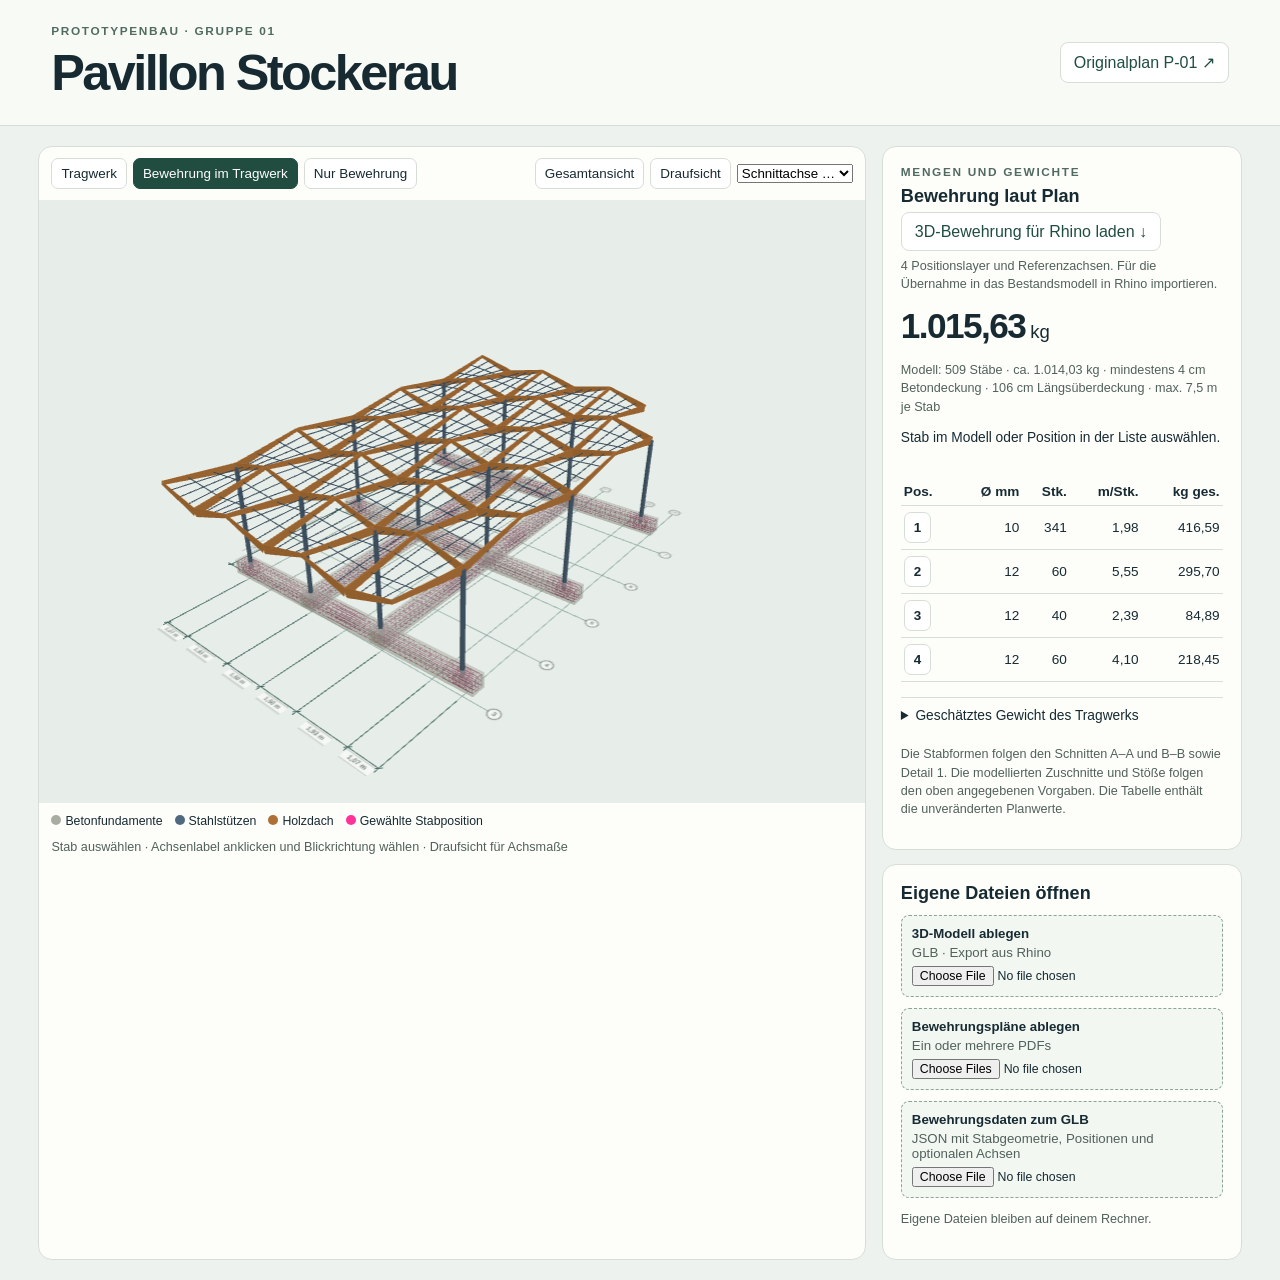
==== Abgabe_20.11/webapp/static/index.html @ 1897ba85 "Support Bauteil 6 model and E02 plan selection" ====
<!doctype html>
<html lang="de">
<head>
<meta charset="utf-8">
<meta name="viewport" content="width=device-width, initial-scale=1">
<title>Stockerau · Tragwerk und Bewehrung</title>
<link rel="stylesheet" href="./viewer.css">
<script type="importmap">{"imports":{"three":"./three/three.module.js","three/addons/":"./three/addons/"}}</script>
<script type="module" src="./viewport3d.js"></script>
</head>
<body>
<header class="page-header">
  <div><p class="project">Prototypenbau · Gruppe 01</p><h1>Pavillon Stockerau</h1></div>
  <a class="download" href="./bewehrungsplan.pdf" target="_blank" rel="noopener">Originalplan P-01 ↗</a>
</header>
<main>
  <section class="viewer" aria-label="3D-Modell">
    <div class="toolbar" aria-label="Darstellung">
      <div class="switch">
        <button data-mode="structure" aria-pressed="false">Tragwerk</button>
        <button data-mode="combined" aria-pressed="true">Bewehrung im Tragwerk</button>
        <button data-mode="rebar" aria-pressed="false">Nur Bewehrung</button>
      </div>
      <div class="switch">
        <button id="reset">Gesamtansicht</button><button id="top">Draufsicht</button>
        <select id="sectionAxis" aria-label="Schnittachse"><option value="">Schnittachse …</option></select>
      </div>
    </div>
    <div id="sectionControls" class="toolbar" aria-label="Achsschnitt" hidden>
      <span id="sectionInfo" role="status"></span>
      <div class="switch">
        <button id="sectionMinus"></button><button id="sectionPlus"></button>
        <span id="sectionZoom" class="switch" hidden>
          <button id="sectionZoomOut" aria-label="Schnitt verkleinern">−</button>
          <button id="sectionZoomIn" aria-label="Schnitt vergrößern">+</button>
        </span>
        <button id="sectionClear">Schnitt beenden</button>
      </div>
    </div>
    <div id="viewport3d">
      <p id="status" role="status">3D-Modell und Bewehrung werden geladen …</p>
      <dialog id="detail" aria-labelledby="detailTitle">
        <div class="detail-head"><h2 id="detailTitle"></h2><form method="dialog"><button aria-label="Detailfenster schließen">×</button></form></div>
        <p id="detailText"></p>
        <a id="detailOriginal" target="_blank" rel="noopener">
          <img id="detailImage" alt="Originalausschnitt aus dem PDF-Bewehrungsplan">
        </a>
        <iframe id="detailPdf" title="Original-PDF zur gewählten Position" hidden style="width:100%;height:220px;border:0"></iframe>
        <a id="detailPlanLink" href="./bewehrungsplan.pdf" target="_blank" rel="noopener">Vollständigen Originalplan öffnen ↗</a>
      </dialog>
    </div>
    <div class="viewer-footer">
      <div class="legend" aria-label="Materialien">
        <span><i class="concrete"></i>Betonfundamente</span><span><i class="steel"></i>Stahlstützen</span>
        <span><i class="wood"></i>Holzdach</span><span><i class="pink"></i>Gewählte Stabposition</span>
      </div>
      <small>Stab auswählen · Achsenlabel anklicken und Blickrichtung wählen · Draufsicht für Achsmaße</small>
    </div>
  </section>
  <aside>
    <section class="panel" id="stockPanel">
      <p class="project">Mengen und Gewichte</p>
      <h2>Bewehrung laut Plan</h2>
      <p><a class="download" href="./Stockerau-Bewehrung-Import.3dm" download>3D-Bewehrung für Rhino laden ↓</a></p>
      <p class="note">4 Positionslayer und Referenzachsen. Für die Übernahme in das Bestandsmodell in Rhino importieren.</p>
      <p class="weight"><strong id="rebarMass">1.015,63</strong> kg</p>
      <p class="note" id="modelSpec"></p>
      <p id="selection" aria-live="polite">Stab im Modell oder Position in der Liste auswählen.</p>
      <table>
        <thead><tr><th>Pos.</th><th>Ø mm</th><th>Stk.</th><th>m/Stk.</th><th>kg ges.</th></tr></thead>
        <tbody id="positions"></tbody>
      </table>
      <details><summary>Geschätztes Gewicht des Tragwerks</summary>
        <dl id="structureMass"></dl>
        <p class="note">Aus Modellvolumen und Dichte berechnet. Beton 2.400, Stahl 7.850 und Holz 450 kg/m³. Die tatsächliche Holzrohdichte hängt von Holzart und Feuchte ab.</p>
      </details>
      <p class="note">Die Stabformen folgen den Schnitten A–A und B–B sowie Detail 1. Die modellierten Zuschnitte und Stöße folgen den oben angegebenen Vorgaben. Die Tabelle enthält die unveränderten Planwerte.</p>
    </section>
    <section class="panel" id="importPanel" hidden>
      <h2>Importierte Bewehrung</h2>
      <p id="importSelection" aria-live="polite"></p>
      <div id="importGroups" class="switch"></div>
      <p id="importMass" class="note"></p>
    </section>
    <section class="panel">
      <h2>Eigene Dateien öffnen</h2>
      <div class="drop" id="modelDrop">
        <label for="modelFile"><strong>3D-Modell ablegen</strong><span>GLB · Export aus Rhino</span></label>
        <input id="modelFile" type="file" accept=".glb">
      </div>
      <div class="drop" id="planDrop">
        <label for="planFile"><strong>Bewehrungspläne ablegen</strong><span>Ein oder mehrere PDFs</span></label>
        <input id="planFile" type="file" accept=".pdf,application/pdf" multiple>
      </div>
      <div class="drop" id="rebarDrop">
        <label for="rebarFile"><strong>Bewehrungsdaten zum GLB</strong><span>JSON mit Stabgeometrie, Positionen und optionalen Achsen</span></label>
        <input id="rebarFile" type="file" accept=".json,application/json">
      </div>
      <div class="switch" id="importSettings" hidden>
        <label><input type="checkbox" id="neutralImport"> Neutral anzeigen</label>
        <label><input type="checkbox" id="zUpImport"> Z ist oben</label>
      </div>
      <p id="uploadStatus" class="note" role="status">Eigene Dateien bleiben auf deinem Rechner.</p>
      <div class="upload-links">
        <button id="restore" hidden>Stockerau-Modell öffnen</button>
        <a id="openPlan" target="_blank" rel="noopener" hidden>Eigenen Plan öffnen ↗</a>
      </div>
      <select id="planChoice" aria-label="Bewehrungsplan auswählen" hidden></select>
      <iframe id="planPreview" title="Vorschau des eigenen Bewehrungsplans" hidden></iframe>
    </section>
  </aside>
</main>
</body>
</html>
---- Abgabe_20.11/webapp/static/viewer.css ----
:root{font-family:Inter,"Segoe UI",sans-serif;color:#172a32;background:#eef2ee;--ink:#172a32;--line:#d6ded7;--pink:#ff3299;--green:#214d41}
*{box-sizing:border-box}
body{margin:0}
button,input,a{font:inherit}
button{cursor:pointer}
a{color:var(--green)}
.page-header{display:flex;align-items:center;justify-content:space-between;gap:1rem;padding:24px clamp(16px,4vw,60px);background:#f8faf5;border-bottom:1px solid var(--line)}
.project{font-size:.74rem;text-transform:uppercase;letter-spacing:.14em;color:#526b61;font-weight:700;margin:0 0 7px}
h1,h2{margin:0;line-height:1.12}
h1{font-size:clamp(1.8rem,4vw,3.15rem);letter-spacing:-.05em}
h2{font-size:1.13rem}
.download{border:1px solid var(--line);border-radius:8px;padding:10px 13px;text-decoration:none;background:white}
main{display:grid;grid-template-columns:minmax(420px,2.3fr) minmax(300px,1fr);gap:16px;max-width:1750px;margin:auto;padding:20px clamp(14px,3vw,48px)}
.viewer,.panel{background:#fdfefa;border:1px solid var(--line);border-radius:14px;overflow:hidden}
aside{display:flex;flex-direction:column;gap:14px}
.panel{padding:18px}
.toolbar,.viewer-footer{display:flex;justify-content:space-between;flex-wrap:wrap;gap:10px;padding:11px 12px}
.switch,.legend,.upload-links{display:flex;flex-wrap:wrap;gap:6px;align-items:center}
button{border:1px solid var(--line);border-radius:7px;background:#fff;padding:7px 9px;color:var(--ink);font-size:.84rem}
button[aria-pressed=true]{background:var(--green);color:#fff;border-color:var(--green)}
button:disabled{opacity:.45;cursor:default}
button:focus-visible,a:focus-visible,input:focus-visible{outline:2px solid #d90069;outline-offset:2px}
#viewport3d{height:clamp(430px,67vh,820px);position:relative;background:#e7eee9;overflow:hidden}
canvas{display:block;width:100%;height:100%;touch-action:none}
#status{position:absolute;top:12px;left:12px;margin:0;padding:8px 12px;z-index:2;background:white;border-radius:6px;max-width:90%}
.legend{gap:12px;font-size:.77rem}
.legend i{display:inline-block;width:10px;height:10px;border-radius:99px;vertical-align:baseline;margin-right:4px}
.concrete{background:#a8aca1}.steel{background:#51697f}.wood{background:#ae7034}.pink{background:var(--pink)}
small,.note{font-size:.79rem;color:#52615b;line-height:1.45}
.weight{font-size:1.16rem;margin:9px 0 15px}
.weight strong{font-size:2.2rem;letter-spacing:-.045em}
#selection{min-height:2.5em;font-size:.86rem}
table{width:100%;border-collapse:collapse;font-size:.85rem;margin-bottom:15px;font-variant-numeric:tabular-nums}
td,th{border-bottom:1px solid var(--line);padding:6px 3px;text-align:right}
th:first-child{text-align:left}
tr.selected{background:#ffe4f0}
tr.selected button{background:#a80056;border-color:#a80056}
details{border-top:1px solid var(--line);padding:10px 0;margin-top:10px;font-size:.86rem}
summary{cursor:pointer}
dt{float:left;clear:left}dd{text-align:right;margin-bottom:5px}
.drop{border:1px dashed #8ca397;border-radius:8px;margin-top:11px;padding:10px;background:#f2f7f2}
.drop.drag{background:#d8ebdc;border-color:var(--green)}
.drop label{display:flex;flex-direction:column;gap:4px;font-size:.83rem;margin-bottom:6px}
.drop label span{color:#52615b}
input[type=file]{font-size:.77rem;max-width:100%}
#planPreview{width:100%;height:320px;border:1px solid var(--line);margin-top:8px}
#detail{position:absolute;top:12px;right:12px;left:auto;bottom:auto;margin:0;width:min(385px,calc(100% - 24px));border:1px solid var(--line);border-top:4px solid var(--pink);border-radius:10px;padding:12px;background:#fff;color:var(--ink);box-shadow:0 6px 22px #14282125;z-index:3}
.detail-head{display:flex;justify-content:space-between;gap:8px;align-items:center}
#detailText{font-size:.85rem;margin:8px 0}
#detailImage{width:100%;display:block}
[hidden]{display:none!important}
@media(max-width:860px){main{grid-template-columns:1fr}.page-header{padding:16px}#viewport3d{height:58vh;min-height:340px}}
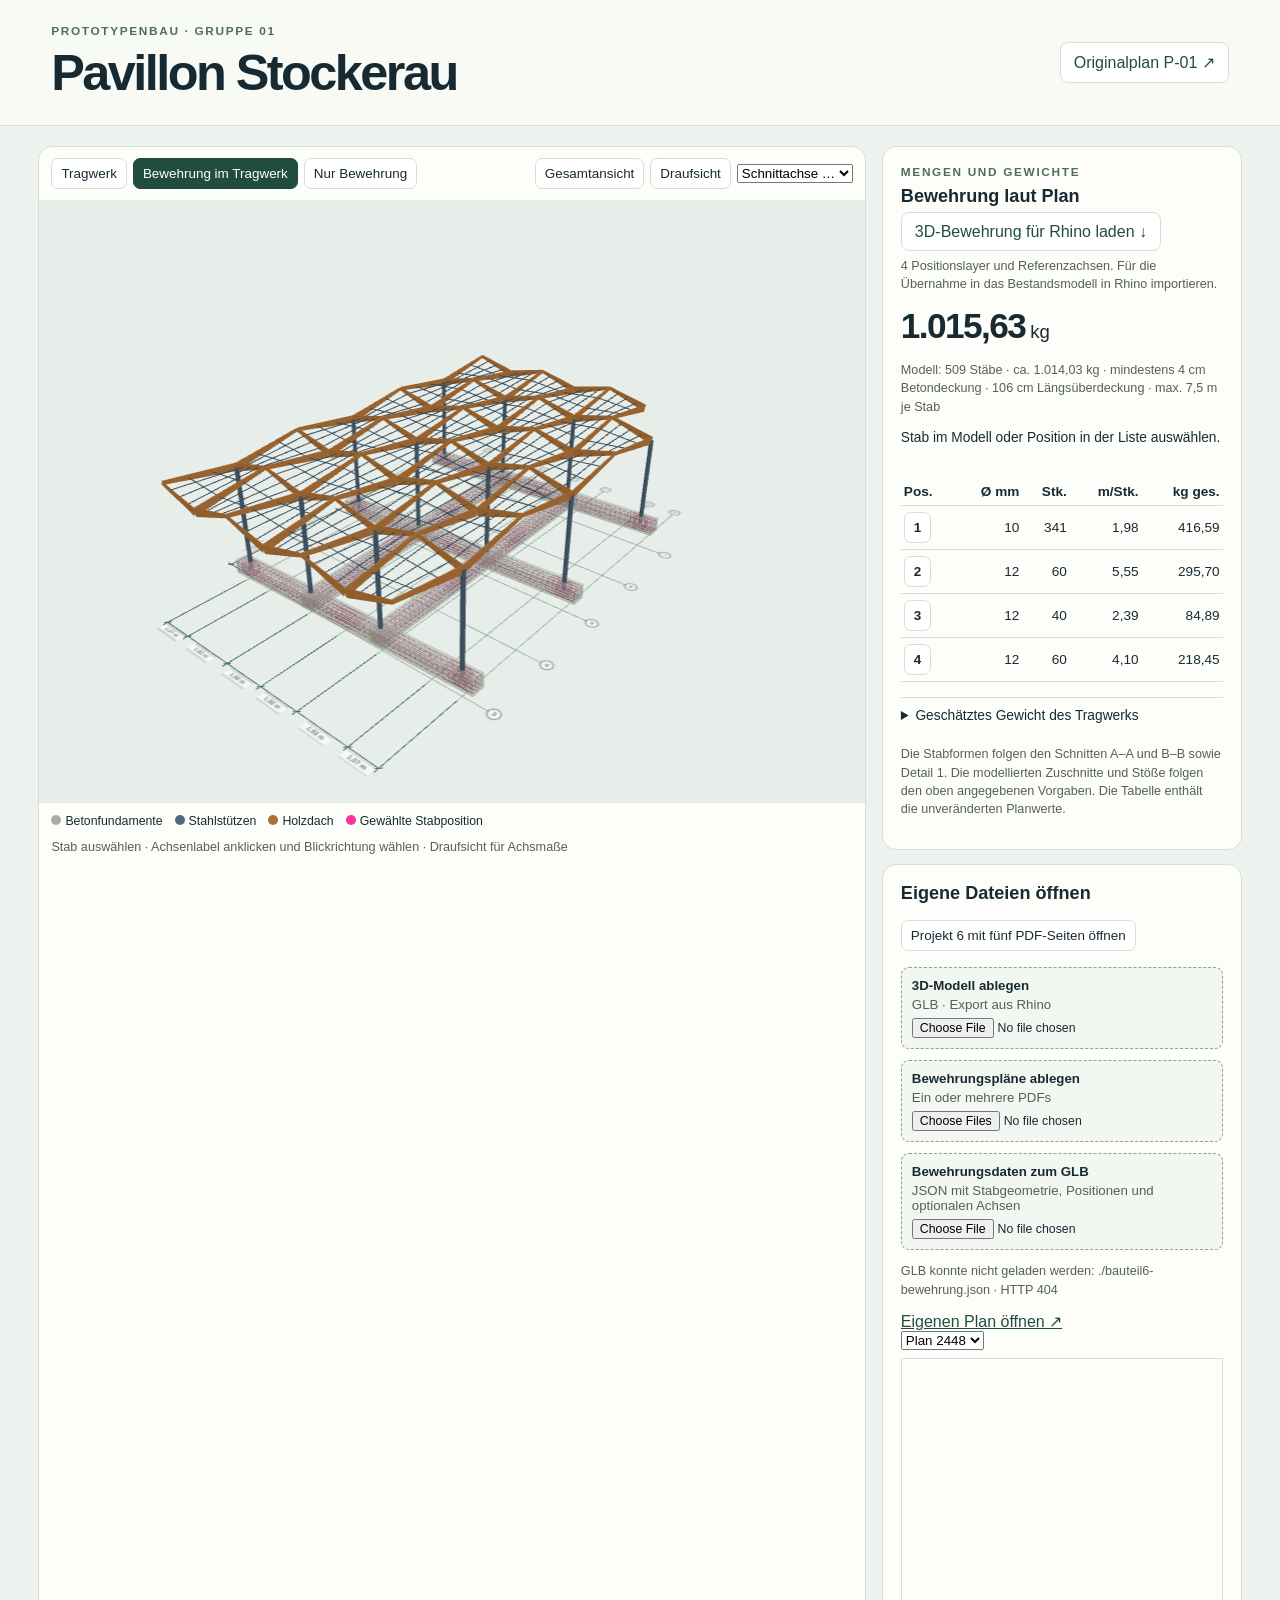
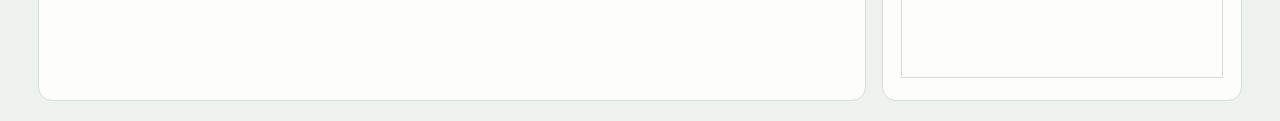
==== commit 265a88c0: "Add Projekt 6 building view with IFC host filters and schematic reinforcement" ====
--- a/Abgabe_20.11/webapp/static/index.html
+++ b/Abgabe_20.11/webapp/static/index.html
@@ -10,8 +10,8 @@
 </head>
 <body>
 <header class="page-header">
-  <div><p class="project">Prototypenbau · Gruppe 01</p><h1>Pavillon Stockerau</h1></div>
-  <a class="download" href="./bewehrungsplan.pdf" target="_blank" rel="noopener">Originalplan P-01 ↗</a>
+  <div><p class="project">Prototypenbau · Gruppe 01</p><h1 id="projectTitle">Pavillon Stockerau</h1></div>
+  <a id="headerPlan" class="download" href="./bewehrungsplan.pdf" target="_blank" rel="noopener">Originalplan P-01 ↗</a>
 </header>
 <main>
   <section class="viewer" aria-label="3D-Modell">
@@ -50,7 +50,7 @@
       </dialog>
     </div>
     <div class="viewer-footer">
-      <div class="legend" aria-label="Materialien">
+      <div id="materialLegend" class="legend" aria-label="Materialien">
         <span><i class="concrete"></i>Betonfundamente</span><span><i class="steel"></i>Stahlstützen</span>
         <span><i class="wood"></i>Holzdach</span><span><i class="pink"></i>Gewählte Stabposition</span>
       </div>
@@ -78,12 +78,43 @@
     </section>
     <section class="panel" id="importPanel" hidden>
       <h2>Importierte Bewehrung</h2>
+      <div id="buildingControls" hidden>
+        <label for="buildingCategory">Bauteile</label>
+        <select id="buildingCategory">
+          <option value="">Gesamtes Gebäude</option>
+          <option>Treppen</option><option>Decken und Fundamente</option>
+          <option>Wände</option><option>Stützen</option><option>Träger</option>
+          <option>Mauerwerk</option>
+        </select>
+        <label for="buildingStorey">Geschoss laut Rhino</label>
+        <select id="buildingStorey"><option value="">Alle Geschosse</option></select>
+        <label for="buildingHost">Bauteil im Modell</label>
+        <select id="buildingHost"><option value="">Alle Bauteile</option></select>
+        <label><input id="showSchematic" type="checkbox" checked> Geometrische Ergänzungen anzeigen</label>
+        <label for="concreteOpacity">Betondeckkraft</label>
+        <input id="concreteOpacity" type="range" min="0.05" max="0.8" step="0.05" value="0.25">
+        <p class="note">Orange Ergänzungen folgen der Bauteilgeometrie. Durchmesser, Verlegung, Stöße und Biegeformen sind Annahmen und müssen mit den zugehörigen Ausführungsplänen abgeglichen werden.</p>
+        <p id="buildingCoverage" role="status"></p>
+        <p id="buildingHostInfo" class="note"></p>
+        <a href="./projekt6-bauteile.csv" download>Bauteilzuordnung und offene Geometrien als CSV ↓</a>
+      </div>
       <p id="importSelection" aria-live="polite"></p>
+      <div id="projectPlans" hidden>
+        <p><a class="download" href="./Bauteil6-Bewehrung-Import.3dm" download>101 rekonstruierte Stäbe für Rhino laden ↓</a></p>
+        <label for="projectSheet">Planblatt E02</label>
+        <select id="projectSheet"></select>
+        <p id="projectCoverage" class="note"></p>
+        <div class="project-position-list"><table>
+          <thead><tr><th>Position</th><th>Soll</th><th>In 3D</th></tr></thead>
+          <tbody id="projectPositions"></tbody>
+        </table></div>
+      </div>
       <div id="importGroups" class="switch"></div>
       <p id="importMass" class="note"></p>
     </section>
     <section class="panel">
       <h2>Eigene Dateien öffnen</h2>
+      <p><button id="openBuilding">Projekt 6 mit fünf PDF-Seiten öffnen</button></p>
       <div class="drop" id="modelDrop">
         <label for="modelFile"><strong>3D-Modell ablegen</strong><span>GLB · Export aus Rhino</span></label>
         <input id="modelFile" type="file" accept=".glb">
--- a/Abgabe_20.11/webapp/static/viewer.css
+++ b/Abgabe_20.11/webapp/static/viewer.css
@@ -49,4 +49,6 @@
 #detailText{font-size:.85rem;margin:8px 0}
 #detailImage{width:100%;display:block}
 [hidden]{display:none!important}
+.project-position-list{max-height:22rem;overflow:auto}
+#projectSheet{max-width:100%}
 @media(max-width:860px){main{grid-template-columns:1fr}.page-header{padding:16px}#viewport3d{height:58vh;min-height:340px}}
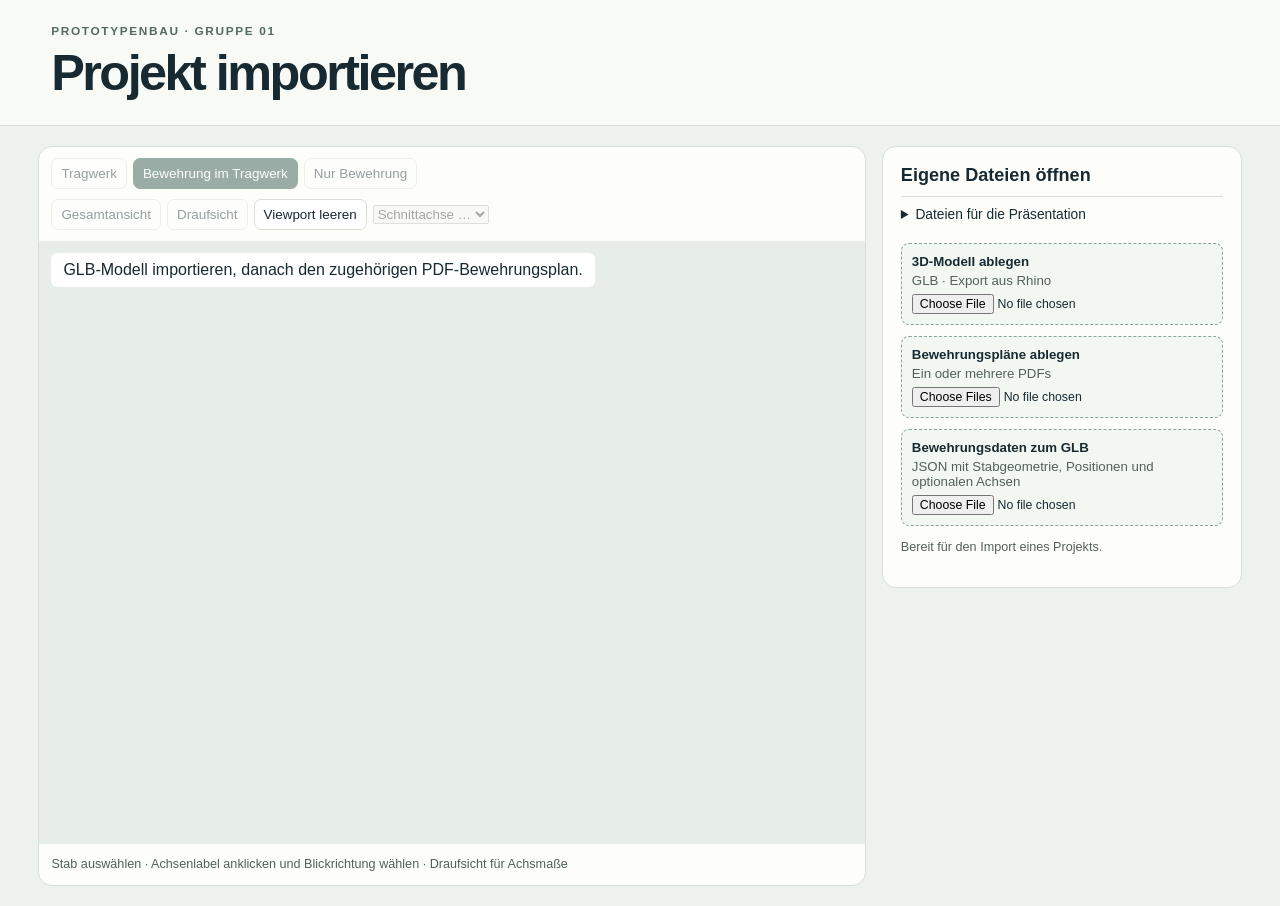
==== commit c4626f2d: "Add empty presentation start and isolate matching reinforcement" ====
--- a/Abgabe_20.11/webapp/static/index.html
+++ b/Abgabe_20.11/webapp/static/index.html
@@ -3,15 +3,15 @@
 <head>
 <meta charset="utf-8">
 <meta name="viewport" content="width=device-width, initial-scale=1">
-<title>Stockerau · Tragwerk und Bewehrung</title>
+<title>Bewehrung · Projektimport</title>
 <link rel="stylesheet" href="./viewer.css">
 <script type="importmap">{"imports":{"three":"./three/three.module.js","three/addons/":"./three/addons/"}}</script>
 <script type="module" src="./viewport3d.js"></script>
 </head>
 <body>
 <header class="page-header">
-  <div><p class="project">Prototypenbau · Gruppe 01</p><h1 id="projectTitle">Pavillon Stockerau</h1></div>
-  <a id="headerPlan" class="download" href="./bewehrungsplan.pdf" target="_blank" rel="noopener">Originalplan P-01 ↗</a>
+  <div><p class="project">Prototypenbau · Gruppe 01</p><h1 id="projectTitle">Projekt importieren</h1></div>
+  <a id="headerPlan" class="download" href="./bewehrungsplan.pdf" target="_blank" rel="noopener" hidden>Originalplan P-01 ↗</a>
 </header>
 <main>
   <section class="viewer" aria-label="3D-Modell">
@@ -23,6 +23,8 @@
       </div>
       <div class="switch">
         <button id="reset">Gesamtansicht</button><button id="top">Draufsicht</button>
+        <button id="clearSelection" hidden>Alle Stäbe anzeigen</button>
+        <button id="emptyViewport">Viewport leeren</button>
         <select id="sectionAxis" aria-label="Schnittachse"><option value="">Schnittachse …</option></select>
       </div>
     </div>
@@ -50,7 +52,7 @@
       </dialog>
     </div>
     <div class="viewer-footer">
-      <div id="materialLegend" class="legend" aria-label="Materialien">
+      <div id="materialLegend" class="legend" aria-label="Materialien" hidden>
         <span><i class="concrete"></i>Betonfundamente</span><span><i class="steel"></i>Stahlstützen</span>
         <span><i class="wood"></i>Holzdach</span><span><i class="pink"></i>Gewählte Stabposition</span>
       </div>
@@ -58,7 +60,7 @@
     </div>
   </section>
   <aside>
-    <section class="panel" id="stockPanel">
+    <section class="panel" id="stockPanel" hidden>
       <p class="project">Mengen und Gewichte</p>
       <h2>Bewehrung laut Plan</h2>
       <p><a class="download" href="./Stockerau-Bewehrung-Import.3dm" download>3D-Bewehrung für Rhino laden ↓</a></p>
@@ -114,7 +116,13 @@
     </section>
     <section class="panel">
       <h2>Eigene Dateien öffnen</h2>
-      <p><button id="openBuilding">Projekt 6 mit fünf PDF-Seiten öffnen</button></p>
+      <details>
+        <summary>Dateien für die Präsentation</summary>
+        <p>Im entpackten Ordner liegen die Dateien unter <strong>Praesentationsdateien</strong>.</p>
+        <p><a href="./model.glb" download="01-Pavillon.glb">Pavillon · GLB ↓</a> ·
+        <a href="./bewehrungsplan.pdf" download="01-Pavillon-Bewehrungsplan.pdf">Bewehrungsplan ↓</a></p>
+        <p><a href="./projekt6/Bauteil6.glb" download="02-Projekt6.glb">Projekt 6 · GLB ↓</a></p>
+      </details>
       <div class="drop" id="modelDrop">
         <label for="modelFile"><strong>3D-Modell ablegen</strong><span>GLB · Export aus Rhino</span></label>
         <input id="modelFile" type="file" accept=".glb">
@@ -131,9 +139,8 @@
         <label><input type="checkbox" id="neutralImport"> Neutral anzeigen</label>
         <label><input type="checkbox" id="zUpImport"> Z ist oben</label>
       </div>
-      <p id="uploadStatus" class="note" role="status">Eigene Dateien bleiben auf deinem Rechner.</p>
+      <p id="uploadStatus" class="note" role="status">Zuerst ein GLB-Modell importieren, danach den zugehörigen PDF-Bewehrungsplan.</p>
       <div class="upload-links">
-        <button id="restore" hidden>Stockerau-Modell öffnen</button>
         <a id="openPlan" target="_blank" rel="noopener" hidden>Eigenen Plan öffnen ↗</a>
       </div>
       <select id="planChoice" aria-label="Bewehrungsplan auswählen" hidden></select>
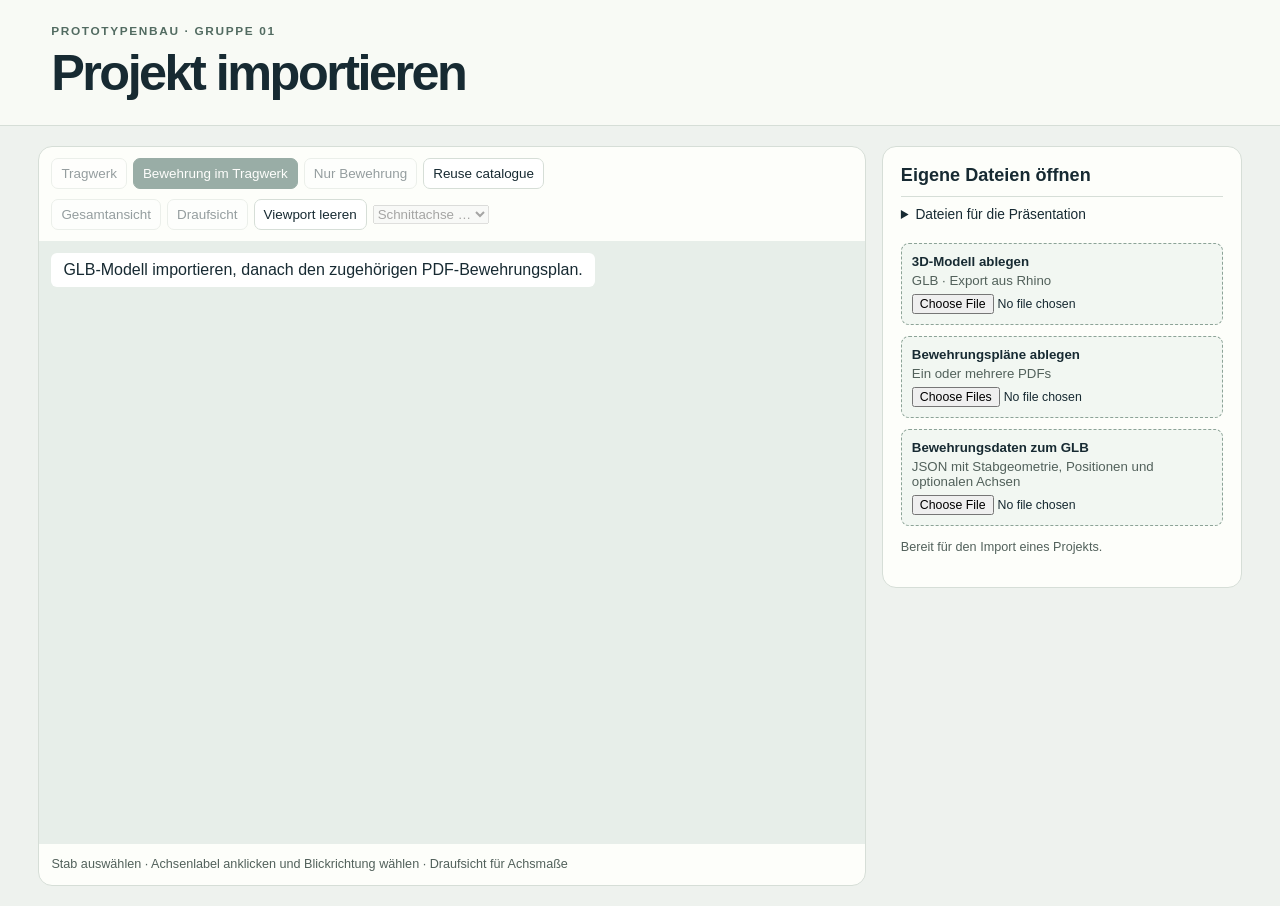
==== commit fb5ae2ab: "Add reuse component catalogue with storey filters and truck loading plans" ====
--- a/Abgabe_20.11/webapp/static/index.html
+++ b/Abgabe_20.11/webapp/static/index.html
@@ -5,6 +5,7 @@
 <meta name="viewport" content="width=device-width, initial-scale=1">
 <title>Bewehrung · Projektimport</title>
 <link rel="stylesheet" href="./viewer.css">
+<link rel="stylesheet" href="./reuse.css">
 <script type="importmap">{"imports":{"three":"./three/three.module.js","three/addons/":"./three/addons/"}}</script>
 <script type="module" src="./viewport3d.js"></script>
 </head>
--- a/Abgabe_20.11/webapp/static/reuse.css
+++ b/Abgabe_20.11/webapp/static/reuse.css
@@ -0,0 +1 @@
+.reuse-panel h2{font-size:1.6rem;letter-spacing:-.04em}.reuse-panel details{margin:12px 0}.reuse-panel summary{cursor:pointer;font-weight:600;font-size:.85rem}.reuse-settings{display:grid;grid-template-columns:1fr 1fr;gap:8px;margin-top:12px}.reuse-settings label{font-size:.75rem;display:flex;flex-direction:column;gap:4px}.reuse-settings input{width:100%;padding:6px;border:1px solid var(--line);border-radius:5px}.reuse-primary{width:100%;background:#214d41;color:white;padding:12px;margin-top:12px}.reuse-stats{display:grid;grid-template-columns:1fr 1fr;gap:6px;margin:15px 0}.reuse-stats div{padding:12px;background:#edf2eb;border-radius:8px;display:flex;flex-direction:column}.reuse-stats strong{font-size:1.65rem}.reuse-stats span{font-size:.75rem}.reuse-floors{display:grid;gap:5px;max-height:160px;overflow:auto;margin-top:8px;font-size:.76rem}.reuse-stages{margin:14px 0}.reuse-panel label{font-size:.8rem}.reuse-sequence{border-block:1px solid var(--line);padding:12px 0;margin:12px 0}.reuse-sequence input{width:100%;accent-color:#214d41;margin-top:12px}.reuse-panel select,.reuse-panel input[type=search],#reuseSearch{max-width:100%;padding:6px;border:1px solid var(--line);border-radius:5px}#reuseTruck{width:100%;margin-top:6px}#reuseDeck{height:auto;width:100%;margin-top:10px;cursor:pointer;touch-action:manipulation;background:#f1f5f1;border-radius:8px}.reuse-selected{background:#f9edf3;border-left:3px solid #ff1495;padding:12px;margin:12px 0;overflow-wrap:anywhere}.reuse-selected p{margin:7px 0;font-size:.85rem}.reuse-selected small{display:block;margin-bottom:12px}.reuse-table{max-height:380px;overflow:auto;margin-top:8px}.reuse-table table{font-size:.7rem}.reuse-table thead{position:sticky;top:0;background:#fdfefa}.reuse-table th:first-child{text-align:left}.reuse-table td:first-child{text-align:left}.reuse-table td small{display:block;font-size:.65rem;max-width:150px;overflow-wrap:anywhere}.reuse-table tr[data-part]{cursor:pointer}.reuse-table tr.selected{background:#ffd6e9}.reuse-table tr:hover{background:#f5e6ee}.reuse-active #stockPanel,.reuse-active #importPanel,.reuse-active #sectionControls{display:none}.reuse-active main{grid-template-columns:minmax(420px,1.8fr) minmax(360px,1fr)}.reuse-active .viewer{position:sticky;top:12px;height:fit-content}.reuse-active .viewer-footer small{font-size:0}.reuse-active .viewer-footer small:after{content:'Select a product · drag to orbit · scroll to zoom · use storey filters to inspect the building';font-size:.78rem}.reuse-active #materialLegend{display:none}.reuse-panel[hidden]{display:none}@media(max-width:900px){.reuse-active main{display:block}.reuse-active .viewer{position:relative;top:0;margin-bottom:16px}.reuse-table{max-height:300px}}
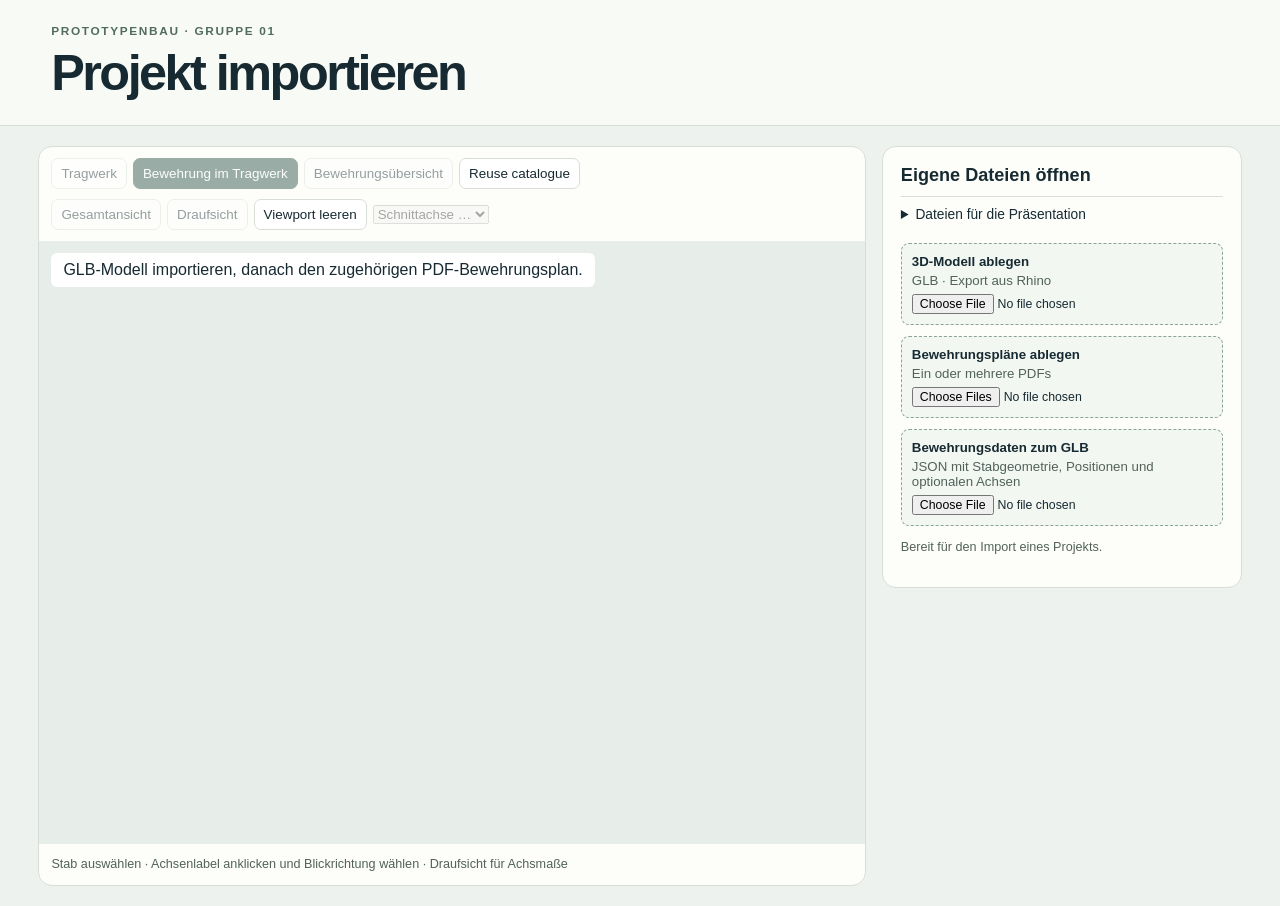
==== commit 88a24ba7: "Restore rebar picking and animate disassembly before consolidated truck loading" ====
--- a/Abgabe_20.11/webapp/static/index.html
+++ b/Abgabe_20.11/webapp/static/index.html
@@ -6,6 +6,7 @@
 <title>Bewehrung · Projektimport</title>
 <link rel="stylesheet" href="./viewer.css">
 <link rel="stylesheet" href="./reuse.css">
+<link rel="stylesheet" href="./reuse-extra.css">
 <script type="importmap">{"imports":{"three":"./three/three.module.js","three/addons/":"./three/addons/"}}</script>
 <script type="module" src="./viewport3d.js"></script>
 </head>
@@ -20,7 +21,7 @@
       <div class="switch">
         <button data-mode="structure" aria-pressed="false">Tragwerk</button>
         <button data-mode="combined" aria-pressed="true">Bewehrung im Tragwerk</button>
-        <button data-mode="rebar" aria-pressed="false">Nur Bewehrung</button>
+        <button data-mode="rebar" aria-pressed="false">Bewehrungsübersicht</button>
       </div>
       <div class="switch">
         <button id="reset">Gesamtansicht</button><button id="top">Draufsicht</button>
--- a/Abgabe_20.11/webapp/static/reuse-extra.css
+++ b/Abgabe_20.11/webapp/static/reuse-extra.css
@@ -0,0 +1 @@
+.reuse-progress{display:grid;gap:5px;margin:10px 0;font-size:.76rem}.reuse-progress span{padding:7px;border-radius:5px;background:#edf0eb}.reuse-progress .current{background:#214d41;color:white;font-weight:700}.reuse-rejected{margin:16px 0;padding:12px;background:#fcebea;border-left:4px solid #b94848;font-size:.82rem}.reuse-rejected h3{margin:0 0 9px}.reuse-rejected[hidden]{display:none}#reuseRejectedList{max-height:280px;overflow:auto;display:grid;gap:6px}#reuseRejectedList button{text-align:left;font-size:.74rem}#reuseRejectedList small{display:block;margin-top:4px;color:#823f3f}.reuse-load-position{border-block:1px solid #e1bbc9;padding:8px 0}#reuseRebarOverview{width:100%;margin:6px 0 12px}#reuseDuration{width:80px;margin-left:6px;padding:5px}.reuse-sequence label{display:block;margin-top:10px}
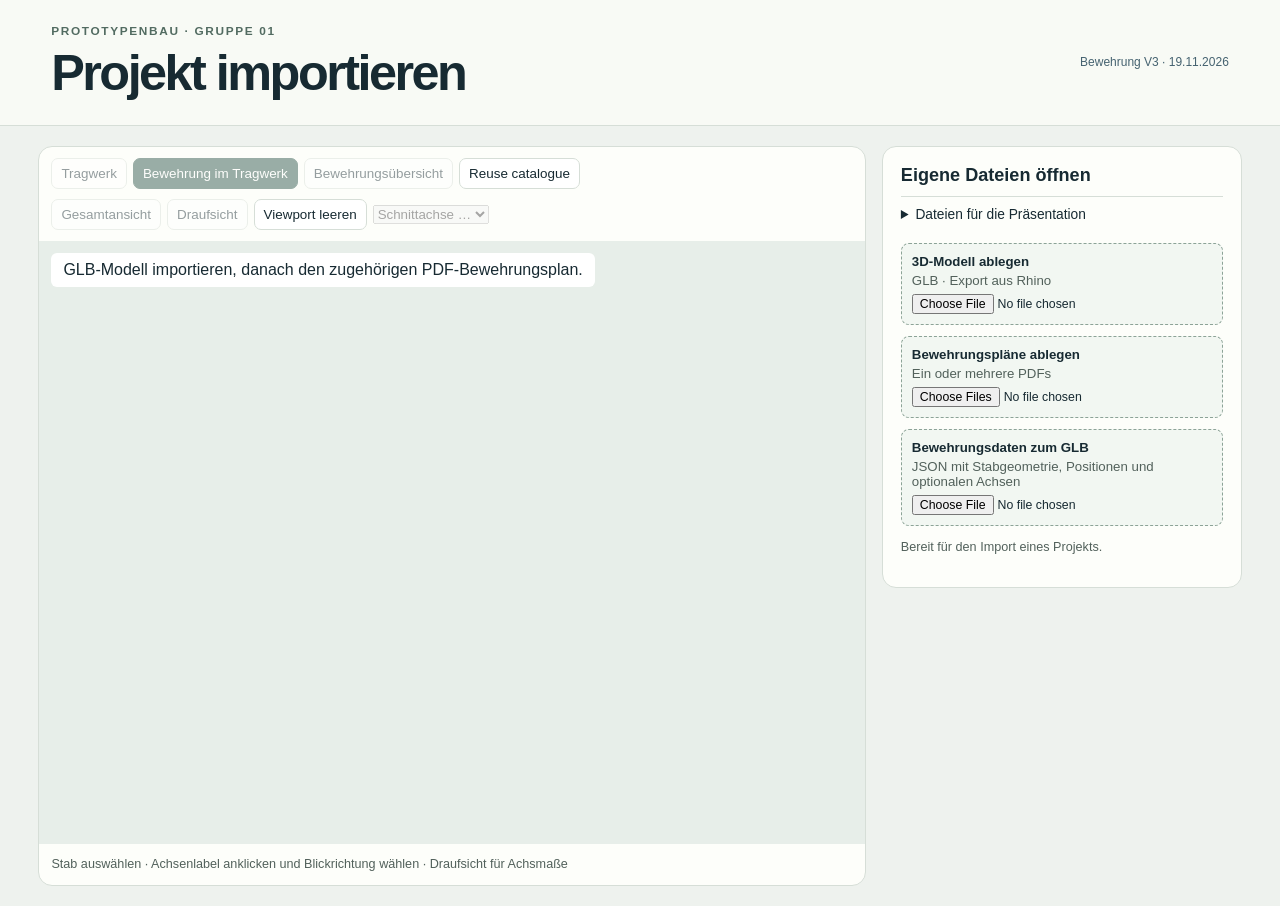
==== commit 749b38f9: "Add explicit rebar provenance and geometry-checked category cages with shape isolation" ====
--- a/Abgabe_20.11/webapp/static/index.html
+++ b/Abgabe_20.11/webapp/static/index.html
@@ -14,7 +14,7 @@
 <header class="page-header">
   <div><p class="project">Prototypenbau · Gruppe 01</p><h1 id="projectTitle">Projekt importieren</h1></div>
   <a id="headerPlan" class="download" href="./bewehrungsplan.pdf" target="_blank" rel="noopener" hidden>Originalplan P-01 ↗</a>
-</header>
+<small class="app-version">Bewehrung V3 · 19.11.2026</small></header>
 <main>
   <section class="viewer" aria-label="3D-Modell">
     <div class="toolbar" aria-label="Darstellung">
@@ -65,6 +65,7 @@
     <section class="panel" id="stockPanel" hidden>
       <p class="project">Mengen und Gewichte</p>
       <h2>Bewehrung laut Plan</h2>
+      <p class="note evidence-blue">Blau: Planrekonstruktion. Einbaulage, Zuschnitte und Stöße sind angenähert beziehungsweise nach euren Vorgaben modelliert.</p>
       <p><a class="download" href="./Stockerau-Bewehrung-Import.3dm" download>3D-Bewehrung für Rhino laden ↓</a></p>
       <p class="note">4 Positionslayer und Referenzachsen. Für die Übernahme in das Bestandsmodell in Rhino importieren.</p>
       <p class="weight"><strong id="rebarMass">1.015,63</strong> kg</p>
@@ -82,6 +83,13 @@
     </section>
     <section class="panel" id="importPanel" hidden>
       <h2>Importierte Bewehrung</h2>
+      <div id="rebarProvenance" class="rebar-evidence">
+        <p><span class="evidence-blue">● Planbezug / rekonstruiert</span><br><span class="evidence-orange">● Schematisch / ohne Plannachweis</span><br><span class="evidence-grey">● Import ohne belegte Herkunft</span></p>
+        <p id="rebarEvidenceSummary"></p>
+        <label for="rebarOrigin">Herkunft sichtbar</label><select id="rebarOrigin"><option value="">Alle Herkünfte</option><option value="plan">Nur Planbezug</option><option value="schematic">Nur schematische Ergänzungen</option><option value="unverified">Nur ungeprüfter Import</option></select>
+        <label for="rebarShapeGroup">Einzelne geometrische Stabgruppe</label><select id="rebarShapeGroup"><option value="">Alle Stäbe anzeigen</option></select>
+        <p id="rebarSelectionAudit" role="status">Stab im Viewport oder eine geometrische Gruppe auswählen.</p>
+      </div>
       <div id="buildingControls" hidden>
         <label for="buildingCategory">Bauteile</label>
         <select id="buildingCategory">
@@ -97,19 +105,19 @@
         <label><input id="showSchematic" type="checkbox" checked> Geometrische Ergänzungen anzeigen</label>
         <label for="concreteOpacity">Betondeckkraft</label>
         <input id="concreteOpacity" type="range" min="0.05" max="0.8" step="0.05" value="0.25">
-        <p class="note">Orange Ergänzungen folgen der Bauteilgeometrie. Durchmesser, Verlegung, Stöße und Biegeformen sind Annahmen und müssen mit den zugehörigen Ausführungsplänen abgeglichen werden.</p>
+        <p class="note">Blau bedeutet Planbezug, nicht verifizierte Einbaulage. Orange Matten und Körbe sind geometrische Annahmen. Durchmesser, Abstände, Stöße, Bügelschlüsse und Verankerung sind nicht bemessen. Offene Bauteile werden nicht als vollständig bewehrt ausgegeben.</p>
         <p id="buildingCoverage" role="status"></p>
         <p id="buildingHostInfo" class="note"></p>
         <a href="./projekt6-bauteile.csv" download>Bauteilzuordnung und offene Geometrien als CSV ↓</a>
       </div>
       <p id="importSelection" aria-live="polite"></p>
       <div id="projectPlans" hidden>
-        <p><a class="download" href="./Bauteil6-Bewehrung-Import.3dm" download>101 rekonstruierte Stäbe für Rhino laden ↓</a></p>
+        <p><a class="download" href="./Bauteil6-Bewehrung-Import.3dm" download>101 ursprüngliche Planachsen für Rhino laden — Rohrekonstruktion</a></p>
         <label for="projectSheet">Planblatt E02</label>
         <select id="projectSheet"></select>
         <p id="projectCoverage" class="note"></p>
         <div class="project-position-list"><table>
-          <thead><tr><th>Position</th><th>Soll</th><th>In 3D</th></tr></thead>
+          <thead><tr><th>Planposition</th><th>Soll</th><th>3D-Abschnitte</th></tr></thead>
           <tbody id="projectPositions"></tbody>
         </table></div>
       </div>
--- a/Abgabe_20.11/webapp/static/viewer.css
+++ b/Abgabe_20.11/webapp/static/viewer.css
@@ -52,3 +52,5 @@
 .project-position-list{max-height:22rem;overflow:auto}
 #projectSheet{max-width:100%}
 @media(max-width:860px){main{grid-template-columns:1fr}.page-header{padding:16px}#viewport3d{height:58vh;min-height:340px}}
+
+.rebar-evidence{margin:12px 0;padding:12px;background:#f0f5fa;border:1px solid #c6d6e4;border-radius:8px;font-size:.8rem}.rebar-evidence p{line-height:1.5}.rebar-evidence label{display:block;margin-top:8px}.rebar-evidence select{width:100%;max-width:100%;padding:7px;margin-top:4px}.evidence-blue{color:#237bca;background:transparent!important}.evidence-orange{color:#b66b19}.evidence-grey{color:#75818b}.legend i.evidence-blue{background:#237bca!important}#rebarSelectionAudit{font-weight:650;color:#ae0861}.app-version{font-size:.75rem;white-space:nowrap;color:#456270}
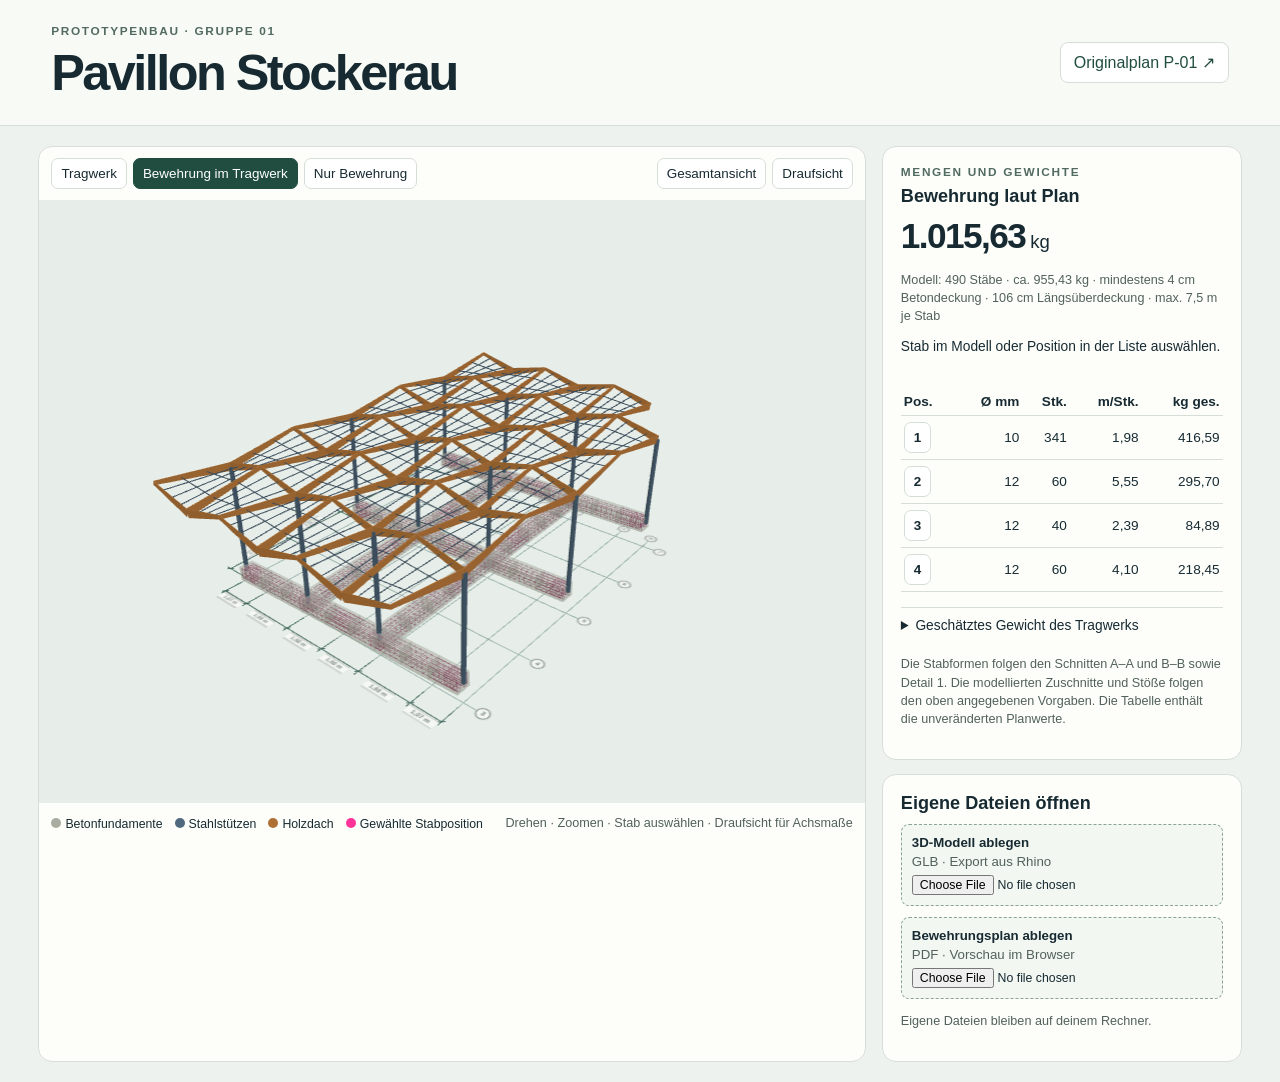
==== commit 56263852: "changes" ====
--- a/Abgabe_20.11/webapp/static/index.html
+++ b/Abgabe_20.11/webapp/static/index.html
@@ -3,42 +3,26 @@
 <head>
 <meta charset="utf-8">
 <meta name="viewport" content="width=device-width, initial-scale=1">
-<title>Bewehrung · Projektimport</title>
+<title>Stockerau · Tragwerk und Bewehrung</title>
 <link rel="stylesheet" href="./viewer.css">
-<link rel="stylesheet" href="./reuse.css">
-<link rel="stylesheet" href="./reuse-extra.css">
 <script type="importmap">{"imports":{"three":"./three/three.module.js","three/addons/":"./three/addons/"}}</script>
 <script type="module" src="./viewport3d.js"></script>
 </head>
 <body>
 <header class="page-header">
-  <div><p class="project">Prototypenbau · Gruppe 01</p><h1 id="projectTitle">Projekt importieren</h1></div>
-  <a id="headerPlan" class="download" href="./bewehrungsplan.pdf" target="_blank" rel="noopener" hidden>Originalplan P-01 ↗</a>
-<small class="app-version">Bewehrung V3 · 19.11.2026</small></header>
+  <div><p class="project">Prototypenbau · Gruppe 01</p><h1>Pavillon Stockerau</h1></div>
+  <a class="download" href="./bewehrungsplan.pdf" target="_blank" rel="noopener">Originalplan P-01 ↗</a>
+</header>
 <main>
   <section class="viewer" aria-label="3D-Modell">
     <div class="toolbar" aria-label="Darstellung">
       <div class="switch">
         <button data-mode="structure" aria-pressed="false">Tragwerk</button>
         <button data-mode="combined" aria-pressed="true">Bewehrung im Tragwerk</button>
-        <button data-mode="rebar" aria-pressed="false">Bewehrungsübersicht</button>
+        <button data-mode="rebar" aria-pressed="false">Nur Bewehrung</button>
       </div>
       <div class="switch">
         <button id="reset">Gesamtansicht</button><button id="top">Draufsicht</button>
-        <button id="clearSelection" hidden>Alle Stäbe anzeigen</button>
-        <button id="emptyViewport">Viewport leeren</button>
-        <select id="sectionAxis" aria-label="Schnittachse"><option value="">Schnittachse …</option></select>
-      </div>
-    </div>
-    <div id="sectionControls" class="toolbar" aria-label="Achsschnitt" hidden>
-      <span id="sectionInfo" role="status"></span>
-      <div class="switch">
-        <button id="sectionMinus"></button><button id="sectionPlus"></button>
-        <span id="sectionZoom" class="switch" hidden>
-          <button id="sectionZoomOut" aria-label="Schnitt verkleinern">−</button>
-          <button id="sectionZoomIn" aria-label="Schnitt vergrößern">+</button>
-        </span>
-        <button id="sectionClear">Schnitt beenden</button>
       </div>
     </div>
     <div id="viewport3d">
@@ -49,25 +33,21 @@
         <a id="detailOriginal" target="_blank" rel="noopener">
           <img id="detailImage" alt="Originalausschnitt aus dem PDF-Bewehrungsplan">
         </a>
-        <iframe id="detailPdf" title="Original-PDF zur gewählten Position" hidden style="width:100%;height:220px;border:0"></iframe>
-        <a id="detailPlanLink" href="./bewehrungsplan.pdf" target="_blank" rel="noopener">Vollständigen Originalplan öffnen ↗</a>
+        <a href="./bewehrungsplan.pdf" target="_blank" rel="noopener">Vollständigen Originalplan öffnen ↗</a>
       </dialog>
     </div>
     <div class="viewer-footer">
-      <div id="materialLegend" class="legend" aria-label="Materialien" hidden>
+      <div class="legend" aria-label="Materialien">
         <span><i class="concrete"></i>Betonfundamente</span><span><i class="steel"></i>Stahlstützen</span>
         <span><i class="wood"></i>Holzdach</span><span><i class="pink"></i>Gewählte Stabposition</span>
       </div>
-      <small>Stab auswählen · Achsenlabel anklicken und Blickrichtung wählen · Draufsicht für Achsmaße</small>
+      <small>Drehen · Zoomen · Stab auswählen · Draufsicht für Achsmaße</small>
     </div>
   </section>
   <aside>
-    <section class="panel" id="stockPanel" hidden>
+    <section class="panel">
       <p class="project">Mengen und Gewichte</p>
       <h2>Bewehrung laut Plan</h2>
-      <p class="note evidence-blue">Blau: Planrekonstruktion. Einbaulage, Zuschnitte und Stöße sind angenähert beziehungsweise nach euren Vorgaben modelliert.</p>
-      <p><a class="download" href="./Stockerau-Bewehrung-Import.3dm" download>3D-Bewehrung für Rhino laden ↓</a></p>
-      <p class="note">4 Positionslayer und Referenzachsen. Für die Übernahme in das Bestandsmodell in Rhino importieren.</p>
       <p class="weight"><strong id="rebarMass">1.015,63</strong> kg</p>
       <p class="note" id="modelSpec"></p>
       <p id="selection" aria-live="polite">Stab im Modell oder Position in der Liste auswählen.</p>
@@ -81,79 +61,21 @@
       </details>
       <p class="note">Die Stabformen folgen den Schnitten A–A und B–B sowie Detail 1. Die modellierten Zuschnitte und Stöße folgen den oben angegebenen Vorgaben. Die Tabelle enthält die unveränderten Planwerte.</p>
     </section>
-    <section class="panel" id="importPanel" hidden>
-      <h2>Importierte Bewehrung</h2>
-      <div id="rebarProvenance" class="rebar-evidence">
-        <p><span class="evidence-blue">● Planbezug / rekonstruiert</span><br><span class="evidence-orange">● Schematisch / ohne Plannachweis</span><br><span class="evidence-grey">● Import ohne belegte Herkunft</span></p>
-        <p id="rebarEvidenceSummary"></p>
-        <label for="rebarOrigin">Herkunft sichtbar</label><select id="rebarOrigin"><option value="">Alle Herkünfte</option><option value="plan">Nur Planbezug</option><option value="schematic">Nur schematische Ergänzungen</option><option value="unverified">Nur ungeprüfter Import</option></select>
-        <label for="rebarShapeGroup">Einzelne geometrische Stabgruppe</label><select id="rebarShapeGroup"><option value="">Alle Stäbe anzeigen</option></select>
-        <p id="rebarSelectionAudit" role="status">Stab im Viewport oder eine geometrische Gruppe auswählen.</p>
-      </div>
-      <div id="buildingControls" hidden>
-        <label for="buildingCategory">Bauteile</label>
-        <select id="buildingCategory">
-          <option value="">Gesamtes Gebäude</option>
-          <option>Treppen</option><option>Decken und Fundamente</option>
-          <option>Wände</option><option>Stützen</option><option>Träger</option>
-          <option>Mauerwerk</option>
-        </select>
-        <label for="buildingStorey">Geschoss laut Rhino</label>
-        <select id="buildingStorey"><option value="">Alle Geschosse</option></select>
-        <label for="buildingHost">Bauteil im Modell</label>
-        <select id="buildingHost"><option value="">Alle Bauteile</option></select>
-        <label><input id="showSchematic" type="checkbox" checked> Geometrische Ergänzungen anzeigen</label>
-        <label for="concreteOpacity">Betondeckkraft</label>
-        <input id="concreteOpacity" type="range" min="0.05" max="0.8" step="0.05" value="0.25">
-        <p class="note">Blau bedeutet Planbezug, nicht verifizierte Einbaulage. Orange Matten und Körbe sind geometrische Annahmen. Durchmesser, Abstände, Stöße, Bügelschlüsse und Verankerung sind nicht bemessen. Offene Bauteile werden nicht als vollständig bewehrt ausgegeben.</p>
-        <p id="buildingCoverage" role="status"></p>
-        <p id="buildingHostInfo" class="note"></p>
-        <a href="./projekt6-bauteile.csv" download>Bauteilzuordnung und offene Geometrien als CSV ↓</a>
-      </div>
-      <p id="importSelection" aria-live="polite"></p>
-      <div id="projectPlans" hidden>
-        <p><a class="download" href="./Bauteil6-Bewehrung-Import.3dm" download>101 ursprüngliche Planachsen für Rhino laden — Rohrekonstruktion</a></p>
-        <label for="projectSheet">Planblatt E02</label>
-        <select id="projectSheet"></select>
-        <p id="projectCoverage" class="note"></p>
-        <div class="project-position-list"><table>
-          <thead><tr><th>Planposition</th><th>Soll</th><th>3D-Abschnitte</th></tr></thead>
-          <tbody id="projectPositions"></tbody>
-        </table></div>
-      </div>
-      <div id="importGroups" class="switch"></div>
-      <p id="importMass" class="note"></p>
-    </section>
     <section class="panel">
       <h2>Eigene Dateien öffnen</h2>
-      <details>
-        <summary>Dateien für die Präsentation</summary>
-        <p>Im entpackten Ordner liegen die Dateien unter <strong>Praesentationsdateien</strong>.</p>
-        <p><a href="./model.glb" download="01-Pavillon.glb">Pavillon · GLB ↓</a> ·
-        <a href="./bewehrungsplan.pdf" download="01-Pavillon-Bewehrungsplan.pdf">Bewehrungsplan ↓</a></p>
-        <p><a href="./projekt6/Bauteil6.glb" download="02-Projekt6.glb">Projekt 6 · GLB ↓</a></p>
-      </details>
       <div class="drop" id="modelDrop">
         <label for="modelFile"><strong>3D-Modell ablegen</strong><span>GLB · Export aus Rhino</span></label>
         <input id="modelFile" type="file" accept=".glb">
       </div>
       <div class="drop" id="planDrop">
-        <label for="planFile"><strong>Bewehrungspläne ablegen</strong><span>Ein oder mehrere PDFs</span></label>
-        <input id="planFile" type="file" accept=".pdf,application/pdf" multiple>
+        <label for="planFile"><strong>Bewehrungsplan ablegen</strong><span>PDF · Vorschau im Browser</span></label>
+        <input id="planFile" type="file" accept=".pdf,application/pdf">
       </div>
-      <div class="drop" id="rebarDrop">
-        <label for="rebarFile"><strong>Bewehrungsdaten zum GLB</strong><span>JSON mit Stabgeometrie, Positionen und optionalen Achsen</span></label>
-        <input id="rebarFile" type="file" accept=".json,application/json">
-      </div>
-      <div class="switch" id="importSettings" hidden>
-        <label><input type="checkbox" id="neutralImport"> Neutral anzeigen</label>
-        <label><input type="checkbox" id="zUpImport"> Z ist oben</label>
-      </div>
-      <p id="uploadStatus" class="note" role="status">Zuerst ein GLB-Modell importieren, danach den zugehörigen PDF-Bewehrungsplan.</p>
+      <p id="uploadStatus" class="note" role="status">Eigene Dateien bleiben auf deinem Rechner.</p>
       <div class="upload-links">
+        <button id="restore" hidden>Stockerau-Modell öffnen</button>
         <a id="openPlan" target="_blank" rel="noopener" hidden>Eigenen Plan öffnen ↗</a>
       </div>
-      <select id="planChoice" aria-label="Bewehrungsplan auswählen" hidden></select>
       <iframe id="planPreview" title="Vorschau des eigenen Bewehrungsplans" hidden></iframe>
     </section>
   </aside>
--- a/Abgabe_20.11/webapp/static/viewer.css
+++ b/Abgabe_20.11/webapp/static/viewer.css
@@ -49,8 +49,4 @@
 #detailText{font-size:.85rem;margin:8px 0}
 #detailImage{width:100%;display:block}
 [hidden]{display:none!important}
-.project-position-list{max-height:22rem;overflow:auto}
-#projectSheet{max-width:100%}
 @media(max-width:860px){main{grid-template-columns:1fr}.page-header{padding:16px}#viewport3d{height:58vh;min-height:340px}}
-
-.rebar-evidence{margin:12px 0;padding:12px;background:#f0f5fa;border:1px solid #c6d6e4;border-radius:8px;font-size:.8rem}.rebar-evidence p{line-height:1.5}.rebar-evidence label{display:block;margin-top:8px}.rebar-evidence select{width:100%;max-width:100%;padding:7px;margin-top:4px}.evidence-blue{color:#237bca;background:transparent!important}.evidence-orange{color:#b66b19}.evidence-grey{color:#75818b}.legend i.evidence-blue{background:#237bca!important}#rebarSelectionAudit{font-weight:650;color:#ae0861}.app-version{font-size:.75rem;white-space:nowrap;color:#456270}
